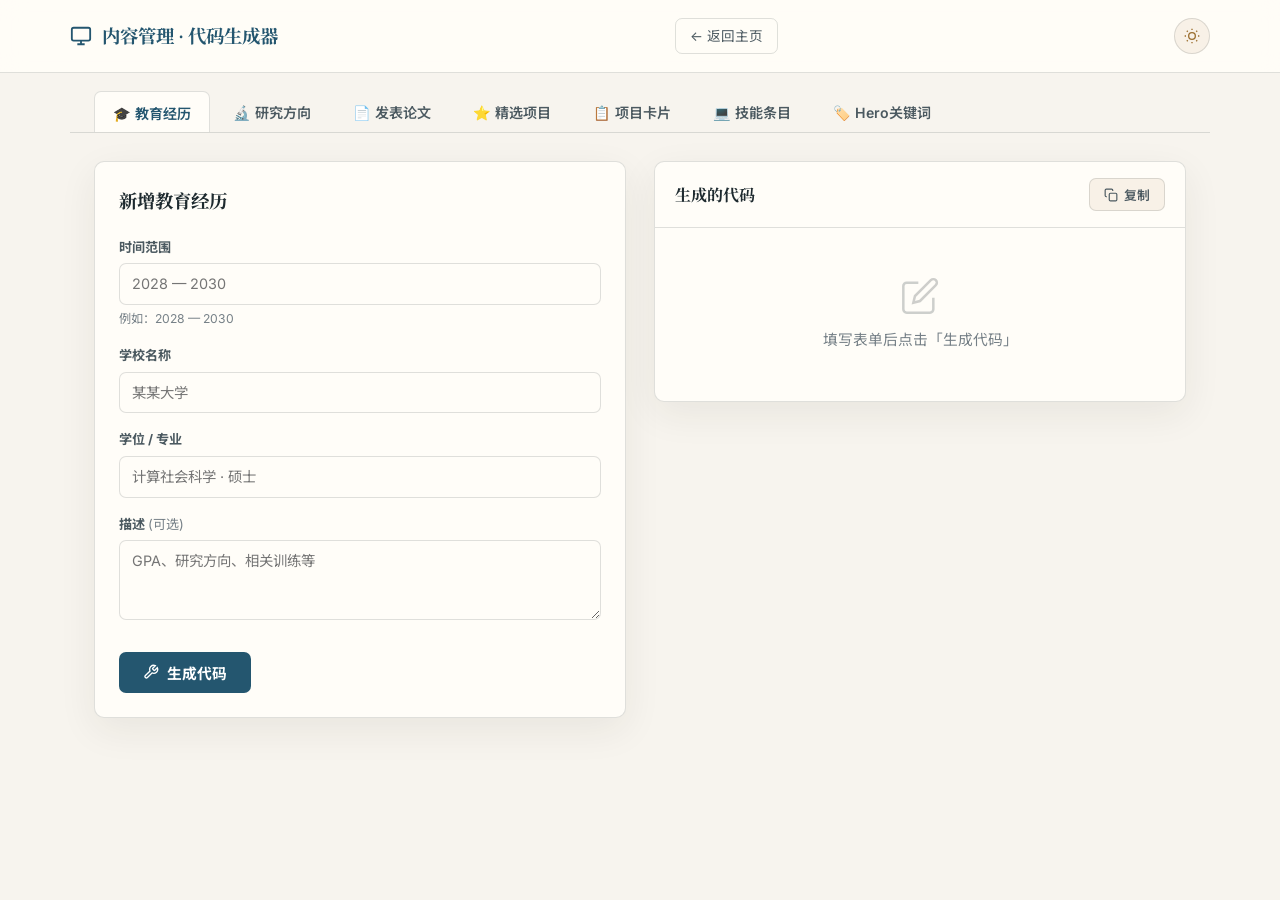
==== admin.html @ f55d89f3 "dark mode" ====
<!DOCTYPE html>
<html lang="zh-CN" data-theme="light">
<head>
  <meta charset="UTF-8">
  <meta name="viewport" content="width=device-width, initial-scale=1.0">
  <title>内容管理 · Chaowei Qiu</title>
  <!-- Prevent FOUC: apply saved theme before paint -->
  <script>
    (function(){var t=localStorage.getItem('theme');if(!t||t==='system'){t=window.matchMedia('(prefers-color-scheme:dark)').matches?'dark':'light'}document.documentElement.setAttribute('data-theme',t)})();
  </script>
  <link rel="preconnect" href="https://fonts.googleapis.com">
  <link rel="preconnect" href="https://fonts.gstatic.com" crossorigin>
  <link href="https://fonts.googleapis.com/css2?family=Lora:wght@400;600;700&family=Inter:wght@400;500;600&family=JetBrains+Mono:wght@400;500&family=Noto+Sans+SC:wght@400;500;600&family=Noto+Serif+SC:wght@400;600&display=swap" rel="stylesheet">
  <style>
    :root {
      --bg: #f7f4ee;
      --paper: #fffdf8;
      --paper-muted: #f8f1e7;
      --ink: #1e2a2f;
      --ink-soft: #4b5960;
      --muted: #768087;
      --line: rgba(30,42,47,0.14);
      --line-strong: rgba(30,42,47,0.22);
      --blue: #24566f;
      --blue-soft: #dceaf0;
      --green: #427261;
      --gold: #9b6f2f;
      --red: #9f4f46;
      --shadow: 0 12px 38px rgba(48,42,35,0.07);
      --radius: 10px;
      --radius-sm: 7px;
      --font-serif: "Lora","Noto Serif SC",Georgia,serif;
      --font-sans: "Inter","Noto Sans SC",-apple-system,sans-serif;
      --font-mono: "JetBrains Mono","SF Mono",Consolas,monospace;
      --ease: 180ms ease;
    }

    /* ── Dark Theme ── */
    [data-theme="dark"] {
      --bg: #1a1d23;
      --paper: #252830;
      --paper-muted: #2a2d35;
      --ink: #e8e4dd;
      --ink-soft: #b8b3aa;
      --muted: #88837c;
      --line: rgba(232, 228, 221, 0.10);
      --line-strong: rgba(232, 228, 221, 0.18);
      --blue: #7eb8d0;
      --blue-soft: #1e3440;
      --green: #7db8a0;
      --gold: #c9a04c;
      --red: #c97068;
      --shadow: 0 12px 38px rgba(0, 0, 0, 0.36);
    }

    [data-theme="dark"] .admin-header {
      background: rgba(37, 40, 48, 0.94);
    }

    [data-theme="dark"] .tab-btn.active {
      background: var(--paper);
      border-bottom-color: var(--paper);
    }

    [data-theme="dark"] .form-card,
    [data-theme="dark"] .output-card {
      background: var(--paper);
    }

    [data-theme="dark"] .form-input,
    [data-theme="dark"] .form-textarea,
    [data-theme="dark"] .form-select {
      background: rgba(42, 45, 53, 0.7);
    }

    [data-theme="dark"] .output-code {
      background: rgba(42, 45, 53, 0.5);
    }

    [data-theme="dark"] .output-location {
      background: rgba(30, 52, 64, 0.3);
    }

    [data-theme="dark"] .btn-generate {
      color: #1a1d23;
    }

    [data-theme="dark"] .btn-copy {
      background: rgba(42, 45, 53, 0.7);
    }

    /* ── Theme Toggle Button (admin page) ── */
    .theme-toggle {
      display: inline-flex;
      align-items: center;
      justify-content: center;
      width: 36px;
      height: 36px;
      padding: 0;
      border: 1px solid var(--line);
      border-radius: 50%;
      background: var(--paper-muted);
      color: var(--gold);
      cursor: pointer;
      transition: background var(--ease), border-color var(--ease), transform var(--ease);
      flex-shrink: 0;
    }

    [data-theme="dark"] .theme-toggle {
      background: rgba(42, 45, 53, 0.8);
    }

    .theme-toggle:hover {
      border-color: var(--gold);
      transform: rotate(15deg);
    }

    html.theme-transition,
    html.theme-transition *,
    html.theme-transition *::before,
    html.theme-transition *::after {
      transition: background-color 300ms ease, color 200ms ease, border-color 300ms ease !important;
    }

    *,*::before,*::after { box-sizing: border-box; }

    body {
      margin: 0;
      font-family: var(--font-sans);
      color: var(--ink);
      background: var(--bg);
      line-height: 1.65;
      -webkit-font-smoothing: antialiased;
    }

    /* ── Header ── */
    .admin-header {
      padding: 18px 24px;
      border-bottom: 1px solid var(--line);
      background: rgba(255,253,248,0.92);
      backdrop-filter: blur(12px);
      position: sticky;
      top: 0;
      z-index: 100;
    }
    .admin-header-inner {
      max-width: 1140px;
      margin: 0 auto;
      display: flex;
      align-items: center;
      justify-content: space-between;
      gap: 20px;
      flex-wrap: wrap;
    }
    .admin-title {
      margin: 0;
      font-family: var(--font-serif);
      font-size: 1.15rem;
      color: var(--blue);
      display: flex;
      align-items: center;
      gap: 10px;
    }
    .admin-title svg { flex-shrink: 0; }
    .admin-home {
      color: var(--ink-soft);
      font-size: 0.85rem;
      text-decoration: none;
      border: 1px solid var(--line);
      border-radius: var(--radius-sm);
      padding: 6px 14px;
      transition: border-color var(--ease);
    }
    .admin-home:hover { border-color: var(--blue); color: var(--blue); }

    /* ── Tabs ── */
    .tabs {
      max-width: 1140px;
      margin: 0 auto;
      padding: 18px 24px 0;
      display: flex;
      gap: 4px;
      overflow-x: auto;
      border-bottom: 1px solid var(--line);
    }
    .tab-btn {
      flex-shrink: 0;
      padding: 10px 18px;
      border: 1px solid transparent;
      border-bottom: none;
      border-radius: var(--radius-sm) var(--radius-sm) 0 0;
      background: transparent;
      color: var(--ink-soft);
      font-family: var(--font-sans);
      font-size: 0.88rem;
      font-weight: 600;
      cursor: pointer;
      transition: all var(--ease);
      white-space: nowrap;
    }
    .tab-btn:hover { color: var(--blue); background: rgba(36,86,111,0.04); }
    .tab-btn.active {
      color: var(--blue);
      background: var(--paper);
      border-color: var(--line);
      border-bottom-color: var(--paper);
      margin-bottom: -1px;
    }

    /* ── Main Content ── */
    .admin-main {
      max-width: 1140px;
      margin: 0 auto;
      padding: 28px 24px 60px;
    }
    .tab-panel { display: none; }
    .tab-panel.active { display: block; }

    /* ── Layout ── */
    .panel-grid {
      display: grid;
      grid-template-columns: minmax(0, 1fr) minmax(380px, 1fr);
      gap: 28px;
      align-items: start;
    }
    @media (max-width: 860px) {
      .panel-grid { grid-template-columns: 1fr; }
    }

    /* ── Form Card ── */
    .form-card {
      border: 1px solid var(--line);
      border-radius: var(--radius);
      background: var(--paper);
      padding: 24px;
      box-shadow: var(--shadow);
    }
    .form-card h3 {
      margin: 0 0 20px;
      font-family: var(--font-serif);
      font-size: 1.15rem;
      color: var(--ink);
    }

    .form-group { margin-bottom: 16px; }
    .form-group:last-child { margin-bottom: 0; }
    .form-label {
      display: block;
      margin-bottom: 5px;
      color: var(--ink-soft);
      font-size: 0.82rem;
      font-weight: 700;
    }
    .form-label .optional { color: var(--muted); font-weight: 400; }
    .form-input, .form-textarea, .form-select {
      width: 100%;
      padding: 9px 12px;
      border: 1px solid var(--line);
      border-radius: var(--radius-sm);
      background: rgba(255,253,248,0.7);
      color: var(--ink);
      font-family: var(--font-sans);
      font-size: 0.9rem;
      line-height: 1.5;
      transition: border-color var(--ease);
    }
    .form-input:focus, .form-textarea:focus, .form-select:focus {
      outline: none;
      border-color: var(--blue);
      box-shadow: 0 0 0 3px rgba(36,86,111,0.08);
    }
    .form-textarea { min-height: 80px; resize: vertical; }
    .form-select { cursor: pointer; }
    .form-hint {
      display: block;
      margin-top: 4px;
      color: var(--muted);
      font-size: 0.76rem;
    }
    .form-row {
      display: grid;
      grid-template-columns: 1fr 1fr;
      gap: 12px;
    }
    .form-check {
      display: flex;
      align-items: center;
      gap: 8px;
      padding: 8px 0;
    }
    .form-check input { width: 16px; height: 16px; accent-color: var(--blue); }

    .btn-generate {
      display: inline-flex;
      align-items: center;
      gap: 8px;
      padding: 10px 24px;
      margin-top: 8px;
      border: none;
      border-radius: var(--radius-sm);
      background: var(--blue);
      color: #fff;
      font-family: var(--font-sans);
      font-size: 0.92rem;
      font-weight: 700;
      cursor: pointer;
      transition: opacity var(--ease), transform var(--ease);
    }
    .btn-generate:hover { opacity: 0.9; transform: translateY(-1px); }

    /* ── Output Card ── */
    .output-card {
      border: 1px solid var(--line);
      border-radius: var(--radius);
      background: var(--paper);
      box-shadow: var(--shadow);
      position: sticky;
      top: 90px;
    }
    .output-header {
      display: flex;
      align-items: center;
      justify-content: space-between;
      padding: 16px 20px;
      border-bottom: 1px solid var(--line);
    }
    .output-header h3 {
      margin: 0;
      font-family: var(--font-serif);
      font-size: 1rem;
      color: var(--ink);
    }
    .btn-copy {
      display: inline-flex;
      align-items: center;
      gap: 6px;
      padding: 6px 14px;
      border: 1px solid var(--line);
      border-radius: var(--radius-sm);
      background: var(--paper-muted);
      color: var(--ink-soft);
      font-family: var(--font-sans);
      font-size: 0.8rem;
      font-weight: 600;
      cursor: pointer;
      transition: all var(--ease);
    }
    .btn-copy:hover { border-color: var(--blue); color: var(--blue); }
    .btn-copy.copied { background: var(--green); color: #fff; border-color: var(--green); }

    .output-code {
      margin: 0;
      padding: 18px 20px;
      background: rgba(248,241,231,0.6);
      overflow-x: auto;
      font-family: var(--font-mono);
      font-size: 0.78rem;
      line-height: 1.65;
      color: var(--ink-soft);
      white-space: pre;
      max-height: 420px;
      overflow-y: auto;
    }
    .output-code .tag { color: var(--blue); }
    .output-code .attr { color: var(--gold); }
    .output-code .val { color: var(--green); }
    .output-code .comment { color: var(--muted); font-style: italic; }

    .output-location {
      padding: 14px 20px;
      border-top: 1px solid var(--line);
      background: rgba(220,234,240,0.3);
      font-size: 0.84rem;
      line-height: 1.6;
    }
    .output-location strong { color: var(--blue); }
    .output-location code {
      background: rgba(36,86,111,0.08);
      padding: 1px 5px;
      border-radius: 3px;
      font-family: var(--font-mono);
      font-size: 0.78rem;
    }

    .output-empty {
      padding: 48px 24px;
      text-align: center;
      color: var(--muted);
      font-size: 0.92rem;
    }
    .output-empty svg { display: block; margin: 0 auto 12px; color: var(--line-strong); }

    /* ── Author/Affiliation inline fields ── */
    .inline-fields {
      display: flex;
      flex-wrap: wrap;
      gap: 8px;
      margin-top: 6px;
    }
    .inline-field {
      display: flex;
      align-items: center;
      gap: 4px;
    }
    .inline-field input {
      width: 70px;
      padding: 4px 8px;
      border: 1px solid var(--line);
      border-radius: var(--radius-sm);
      font-size: 0.82rem;
    }
    .inline-field sup { color: var(--blue); font-size: 0.7rem; }

    .btn-add {
      padding: 4px 10px;
      border: 1px dashed var(--line);
      border-radius: var(--radius-sm);
      background: transparent;
      color: var(--blue);
      font-size: 0.78rem;
      cursor: pointer;
    }
    .btn-remove {
      padding: 2px 6px;
      border: none;
      background: transparent;
      color: var(--red);
      font-size: 0.85rem;
      cursor: pointer;
    }
  </style>
</head>
<body>

<header class="admin-header">
  <div class="admin-header-inner">
    <h1 class="admin-title">
      <svg viewBox="0 0 24 24" width="22" height="22" fill="none" stroke="currentColor" stroke-width="2"><rect x="2" y="3" width="20" height="14" rx="2"/><path d="M8 21h8M12 17v4"/></svg>
      内容管理 · 代码生成器
    </h1>
    <a href="index.html" class="admin-home">← 返回主页</a>
    <button class="theme-toggle" id="themeToggle" aria-label="切换主题" title="切换亮/暗主题">
      <svg id="themeIconLight" viewBox="0 0 24 24" width="16" height="16" fill="none" stroke="currentColor" stroke-width="2"><circle cx="12" cy="12" r="5"/><path d="M12 1v2M12 21v2M4.22 4.22l1.42 1.42M18.36 18.36l1.42 1.42M1 12h2M21 12h2M4.22 19.78l1.42-1.42M18.36 5.64l1.42-1.42"/></svg>
      <svg id="themeIconDark" viewBox="0 0 24 24" width="16" height="16" fill="none" stroke="currentColor" stroke-width="2" style="display:none"><path d="M21 12.79A9 9 0 1111.21 3 7 7 0 0021 12.79z"/></svg>
    </button>
  </div>
</header>

<div class="tabs" id="tabs">
  <button class="tab-btn active" data-tab="education">🎓 教育经历</button>
  <button class="tab-btn" data-tab="research">🔬 研究方向</button>
  <button class="tab-btn" data-tab="publication">📄 发表论文</button>
  <button class="tab-btn" data-tab="featured-project">⭐ 精选项目</button>
  <button class="tab-btn" data-tab="project-card">📋 项目卡片</button>
  <button class="tab-btn" data-tab="skill">💻 技能条目</button>
  <button class="tab-btn" data-tab="hero-keyword">🏷️ Hero关键词</button>
</div>

<main class="admin-main">

  <!-- ========== EDUCATION ========== -->
  <div class="tab-panel active" id="panel-education">
    <div class="panel-grid">
      <div class="form-card">
        <h3>新增教育经历</h3>
        <div class="form-group">
          <label class="form-label">时间范围</label>
          <input class="form-input" id="edu-date" placeholder="2028 — 2030">
          <span class="form-hint">例如：2028 — 2030</span>
        </div>
        <div class="form-group">
          <label class="form-label">学校名称</label>
          <input class="form-input" id="edu-school" placeholder="某某大学">
        </div>
        <div class="form-group">
          <label class="form-label">学位 / 专业</label>
          <input class="form-input" id="edu-degree" placeholder="计算社会科学 · 硕士">
        </div>
        <div class="form-group">
          <label class="form-label">描述 <span class="optional">(可选)</span></label>
          <textarea class="form-textarea" id="edu-desc" placeholder="GPA、研究方向、相关训练等"></textarea>
        </div>
        <button class="btn-generate" onclick="generateEducation()">
          <svg viewBox="0 0 24 24" width="16" height="16" fill="none" stroke="currentColor" stroke-width="2"><path d="M14.7 6.3a1 1 0 000 1.4l1.6 1.6a1 1 0 001.4 0l3.77-3.77a6 6 0 01-7.94 7.94l-6.91 6.91a2.12 2.12 0 01-3-3l6.91-6.91a6 6 0 017.94-7.94l-3.76 3.76z"/></svg>
          生成代码
        </button>
      </div>
      <div class="output-card" id="output-education">
        <div class="output-header">
          <h3>生成的代码</h3>
          <button class="btn-copy" onclick="copyCode('output-education')">
            <svg viewBox="0 0 24 24" width="14" height="14" fill="none" stroke="currentColor" stroke-width="2"><rect x="9" y="9" width="13" height="13" rx="2"/><path d="M5 15H4a2 2 0 01-2-2V4a2 2 0 012-2h9a2 2 0 012 2v1"/></svg>
            复制
          </button>
        </div>
        <div class="output-empty">
          <svg viewBox="0 0 24 24" width="40" height="40" fill="none" stroke="currentColor" stroke-width="1.5"><path d="M11 4H4a2 2 0 00-2 2v14a2 2 0 002 2h14a2 2 0 002-2v-7"/><path d="M18.5 2.5a2.121 2.121 0 013 3L12 15l-4 1 1-4 9.5-9.5z"/></svg>
          填写表单后点击「生成代码」
        </div>
      </div>
    </div>
  </div>

  <!-- ========== RESEARCH ========== -->
  <div class="tab-panel" id="panel-research">
    <div class="panel-grid">
      <div class="form-card">
        <h3>新增研究方向卡片</h3>
        <div class="form-group">
          <label class="form-label">标签</label>
          <input class="form-input" id="research-tag" placeholder="公共政策 / 绿色交通 / 行为干预 / 教育数据">
          <span class="form-hint">显示在卡片左上角的分类标签</span>
        </div>
        <div class="form-group">
          <label class="form-label">标题</label>
          <input class="form-input" id="research-title" placeholder="研究方向标题">
        </div>
        <div class="form-group">
          <label class="form-label">描述</label>
          <textarea class="form-textarea" id="research-desc" placeholder="简要描述研究内容、方法、数据等"></textarea>
        </div>
        <div class="form-row">
          <div class="form-group">
            <label class="form-label">元信息 1</label>
            <input class="form-input" id="research-meta1" placeholder="共同作者 / 已发表">
          </div>
          <div class="form-group">
            <label class="form-label">元信息 2 <span class="optional">(可选)</span></label>
            <input class="form-input" id="research-meta2" placeholder="进行中 / 已交付">
          </div>
        </div>
        <button class="btn-generate" onclick="generateResearch()">
          <svg viewBox="0 0 24 24" width="16" height="16" fill="none" stroke="currentColor" stroke-width="2"><path d="M14.7 6.3a1 1 0 000 1.4l1.6 1.6a1 1 0 001.4 0l3.77-3.77a6 6 0 01-7.94 7.94l-6.91 6.91a2.12 2.12 0 01-3-3l6.91-6.91a6 6 0 017.94-7.94l-3.76 3.76z"/></svg>
          生成代码
        </button>
      </div>
      <div class="output-card" id="output-research">
        <div class="output-header">
          <h3>生成的代码</h3>
          <button class="btn-copy" onclick="copyCode('output-research')">
            <svg viewBox="0 0 24 24" width="14" height="14" fill="none" stroke="currentColor" stroke-width="2"><rect x="9" y="9" width="13" height="13" rx="2"/><path d="M5 15H4a2 2 0 01-2-2V4a2 2 0 012-2h9a2 2 0 012 2v1"/></svg>
            复制
          </button>
        </div>
        <div class="output-empty">
          <svg viewBox="0 0 24 24" width="40" height="40" fill="none" stroke="currentColor" stroke-width="1.5"><path d="M11 4H4a2 2 0 00-2 2v14a2 2 0 002 2h14a2 2 0 002-2v-7"/><path d="M18.5 2.5a2.121 2.121 0 013 3L12 15l-4 1 1-4 9.5-9.5z"/></svg>
          填写表单后点击「生成代码」
        </div>
      </div>
    </div>
  </div>

  <!-- ========== PUBLICATION ========== -->
  <div class="tab-panel" id="panel-publication">
    <div class="panel-grid">
      <div class="form-card">
        <h3>新增论文条目</h3>
        <div class="form-row">
          <div class="form-group">
            <label class="form-label">编号</label>
            <input class="form-input" id="pub-number" placeholder="02">
          </div>
          <div class="form-group">
            <label class="form-label">期刊分类标签</label>
            <input class="form-input" id="pub-journal-cat" placeholder="【ESG与低碳技术】">
          </div>
        </div>
        <div class="form-group">
          <label class="form-label">中文标题</label>
          <input class="form-input" id="pub-title-cn" placeholder="论文中文标题">
        </div>
        <div class="form-group">
          <label class="form-label">英文标题 <span class="optional">(可选)</span></label>
          <input class="form-input" id="pub-title-en" placeholder="English title of the paper">
        </div>
        <div class="form-group">
          <label class="form-label">作者 <span class="optional">(每行一个，格式：姓名^上标编号)</span></label>
          <div id="pub-authors-container">
            <div class="inline-fields author-row">
              <input class="form-input" style="width:auto;flex:1" value="姓名^1" placeholder="姓名^1">
              <button class="btn-remove" onclick="removeRow(this)" title="删除">×</button>
            </div>
          </div>
          <button class="btn-add" style="margin-top:8px" onclick="addAuthorRow()">+ 添加作者</button>
        </div>
        <div class="form-group">
          <label class="form-label">作者单位 <span class="optional">(每行一个，格式：^上标编号 单位名)</span></label>
          <div id="pub-affiliations-container">
            <div class="inline-fields aff-row">
              <input class="form-input" style="width:auto;flex:1" value="^1 单位名称" placeholder="^1 单位名称">
              <button class="btn-remove" onclick="removeRow(this)" title="删除">×</button>
            </div>
          </div>
          <button class="btn-add" style="margin-top:8px" onclick="addAffRow()">+ 添加单位</button>
        </div>
        <div class="form-row">
          <div class="form-group">
            <label class="form-label">期刊名</label>
            <input class="form-input" id="pub-journal" placeholder="《期刊名称》">
          </div>
          <div class="form-group">
            <label class="form-label">期刊信息</label>
            <input class="form-input" id="pub-journal-meta" placeholder="2026 · 第1期（总第1期）">
          </div>
        </div>
        <div class="form-group">
          <label class="form-label">出版社</label>
          <input class="form-input" id="pub-publisher" placeholder="某某出版社">
        </div>
        <div class="form-group">
          <label class="form-label">关键词 <span class="optional">(逗号分隔)</span></label>
          <input class="form-input" id="pub-keywords" placeholder="扎根理论, 跨境通勤, 灵活行">
        </div>
        <div class="form-group">
          <label class="form-label">摘要</label>
          <textarea class="form-textarea" id="pub-abstract" placeholder="论文摘要内容"></textarea>
        </div>
        <div class="form-group">
          <label class="form-label">引用格式</label>
          <input class="form-input" id="pub-cite" placeholder="作者. 标题[J]. 期刊, 年份(期): 页码.">
        </div>
        <div class="form-row">
          <div class="form-group">
            <label class="form-label">原文链接 <span class="optional">(可选)</span></label>
            <input class="form-input" id="pub-url" placeholder="https://...">
          </div>
          <div class="form-group">
            <label class="form-label">PDF链接 <span class="optional">(可选)</span></label>
            <input class="form-input" id="pub-pdf-url" placeholder="https://...">
          </div>
        </div>
        <button class="btn-generate" onclick="generatePublication()">
          <svg viewBox="0 0 24 24" width="16" height="16" fill="none" stroke="currentColor" stroke-width="2"><path d="M14.7 6.3a1 1 0 000 1.4l1.6 1.6a1 1 0 001.4 0l3.77-3.77a6 6 0 01-7.94 7.94l-6.91 6.91a2.12 2.12 0 01-3-3l6.91-6.91a6 6 0 017.94-7.94l-3.76 3.76z"/></svg>
          生成代码
        </button>
      </div>
      <div class="output-card" id="output-publication">
        <div class="output-header">
          <h3>生成的代码</h3>
          <button class="btn-copy" onclick="copyCode('output-publication')">
            <svg viewBox="0 0 24 24" width="14" height="14" fill="none" stroke="currentColor" stroke-width="2"><rect x="9" y="9" width="13" height="13" rx="2"/><path d="M5 15H4a2 2 0 01-2-2V4a2 2 0 012-2h9a2 2 0 012 2v1"/></svg>
            复制
          </button>
        </div>
        <div class="output-empty">
          <svg viewBox="0 0 24 24" width="40" height="40" fill="none" stroke="currentColor" stroke-width="1.5"><path d="M11 4H4a2 2 0 00-2 2v14a2 2 0 002 2h14a2 2 0 002-2v-7"/><path d="M18.5 2.5a2.121 2.121 0 013 3L12 15l-4 1 1-4 9.5-9.5z"/></svg>
          填写表单后点击「生成代码」
        </div>
      </div>
    </div>
  </div>

  <!-- ========== FEATURED PROJECT ========== -->
  <div class="tab-panel" id="panel-featured-project">
    <div class="panel-grid">
      <div class="form-card">
        <h3>新增精选项目</h3>
        <div class="form-row">
          <div class="form-group">
            <label class="form-label">编号</label>
            <input class="form-input" id="fp-number" placeholder="03">
          </div>
          <div class="form-group">
            <label class="form-label">徽章文字</label>
            <input class="form-input" id="fp-badge" value="精选项目">
          </div>
        </div>
        <div class="form-group">
          <label class="form-label">标题</label>
          <input class="form-input" id="fp-title" placeholder="项目名称">
        </div>
        <div class="form-group">
          <label class="form-label">副标题</label>
          <input class="form-input" id="fp-subtitle" placeholder="技术栈 · 功能定位">
        </div>
        <div class="form-group">
          <label class="form-label">描述</label>
          <textarea class="form-textarea" id="fp-desc" placeholder="项目描述"></textarea>
        </div>
        <div class="form-group">
          <label class="form-label">标签 <span class="optional">(逗号分隔)</span></label>
          <input class="form-input" id="fp-tags" placeholder="Python, Pandas, Chart.js">
        </div>
        <div class="form-group">
          <label class="form-label">功能点 <span class="optional">(每行一个)</span></label>
          <textarea class="form-textarea" id="fp-features" placeholder="✓ 功能1&#10;✓ 功能2&#10;✓ 功能3"></textarea>
        </div>
        <div class="form-row">
          <div class="form-group">
            <label class="form-label">演示链接 <span class="optional">(可选)</span></label>
            <input class="form-input" id="fp-demo-url" placeholder="https://...">
          </div>
          <div class="form-group">
            <label class="form-label">仓库链接 <span class="optional">(可选)</span></label>
            <input class="form-input" id="fp-repo-url" placeholder="https://github.com/...">
          </div>
        </div>
        <div class="form-check">
          <input type="checkbox" id="fp-reverse">
          <label for="fp-reverse">反转布局（图片在右，文字在左）</label>
        </div>
        <button class="btn-generate" onclick="generateFeaturedProject()">
          <svg viewBox="0 0 24 24" width="16" height="16" fill="none" stroke="currentColor" stroke-width="2"><path d="M14.7 6.3a1 1 0 000 1.4l1.6 1.6a1 1 0 001.4 0l3.77-3.77a6 6 0 01-7.94 7.94l-6.91 6.91a2.12 2.12 0 01-3-3l6.91-6.91a6 6 0 017.94-7.94l-3.76 3.76z"/></svg>
          生成代码
        </button>
      </div>
      <div class="output-card" id="output-featured-project">
        <div class="output-header">
          <h3>生成的代码</h3>
          <button class="btn-copy" onclick="copyCode('output-featured-project')">
            <svg viewBox="0 0 24 24" width="14" height="14" fill="none" stroke="currentColor" stroke-width="2"><rect x="9" y="9" width="13" height="13" rx="2"/><path d="M5 15H4a2 2 0 01-2-2V4a2 2 0 012-2h9a2 2 0 012 2v1"/></svg>
            复制
          </button>
        </div>
        <div class="output-empty">
          <svg viewBox="0 0 24 24" width="40" height="40" fill="none" stroke="currentColor" stroke-width="1.5"><path d="M11 4H4a2 2 0 00-2 2v14a2 2 0 002 2h14a2 2 0 002-2v-7"/><path d="M18.5 2.5a2.121 2.121 0 013 3L12 15l-4 1 1-4 9.5-9.5z"/></svg>
          填写表单后点击「生成代码」
        </div>
      </div>
    </div>
  </div>

  <!-- ========== PROJECT CARD ========== -->
  <div class="tab-panel" id="panel-project-card">
    <div class="panel-grid">
      <div class="form-card">
        <h3>新增项目卡片（小卡片）</h3>
        <div class="form-group">
          <label class="form-label">编号</label>
          <input class="form-input" id="pc-number" placeholder="05">
        </div>
        <div class="form-group">
          <label class="form-label">标题</label>
          <input class="form-input" id="pc-title" placeholder="项目名称">
        </div>
        <div class="form-group">
          <label class="form-label">描述</label>
          <textarea class="form-textarea" id="pc-desc" placeholder="项目描述"></textarea>
        </div>
        <div class="form-group">
          <label class="form-label">标签 <span class="optional">(逗号分隔)</span></label>
          <input class="form-input" id="pc-tags" placeholder="Python, NLP, 数据分析">
        </div>
        <div class="form-group">
          <label class="form-label">指标数据 <span class="optional">(每行：标签 | 数值)</span></label>
          <textarea class="form-textarea" id="pc-metrics" placeholder="样本量 | 353份&#10;方法 | OLS&#10;技术 | TF-IDF"></textarea>
          <span class="form-hint">最多3行，每行生成一个指标卡片</span>
        </div>
        <div class="form-group">
          <label class="form-label">状态文字</label>
          <input class="form-input" id="pc-status" placeholder="学术项目 · 数据保密">
        </div>
        <div class="form-row">
          <div class="form-group">
            <label class="form-label">预览类型</label>
            <select class="form-select" id="pc-visual-type">
              <option value="doc">文档（NLP风格）</option>
              <option value="stats">统计（散点图风格）</option>
              <option value="none">无预览</option>
            </select>
          </div>
          <div class="form-group">
            <label class="form-label">预览标签</label>
            <input class="form-input" id="pc-visual-label" placeholder="NLP 匹配 / 回归分析">
          </div>
        </div>
        <button class="btn-generate" onclick="generateProjectCard()">
          <svg viewBox="0 0 24 24" width="16" height="16" fill="none" stroke="currentColor" stroke-width="2"><path d="M14.7 6.3a1 1 0 000 1.4l1.6 1.6a1 1 0 001.4 0l3.77-3.77a6 6 0 01-7.94 7.94l-6.91 6.91a2.12 2.12 0 01-3-3l6.91-6.91a6 6 0 017.94-7.94l-3.76 3.76z"/></svg>
          生成代码
        </button>
      </div>
      <div class="output-card" id="output-project-card">
        <div class="output-header">
          <h3>生成的代码</h3>
          <button class="btn-copy" onclick="copyCode('output-project-card')">
            <svg viewBox="0 0 24 24" width="14" height="14" fill="none" stroke="currentColor" stroke-width="2"><rect x="9" y="9" width="13" height="13" rx="2"/><path d="M5 15H4a2 2 0 01-2-2V4a2 2 0 012-2h9a2 2 0 012 2v1"/></svg>
            复制
          </button>
        </div>
        <div class="output-empty">
          <svg viewBox="0 0 24 24" width="40" height="40" fill="none" stroke="currentColor" stroke-width="1.5"><path d="M11 4H4a2 2 0 00-2 2v14a2 2 0 002 2h14a2 2 0 002-2v-7"/><path d="M18.5 2.5a2.121 2.121 0 013 3L12 15l-4 1 1-4 9.5-9.5z"/></svg>
          填写表单后点击「生成代码」
        </div>
      </div>
    </div>
  </div>

  <!-- ========== SKILL ========== -->
  <div class="tab-panel" id="panel-skill">
    <div class="panel-grid">
      <div class="form-card">
        <h3>新增技能条目</h3>
        <div class="form-group">
          <label class="form-label">技能名称</label>
          <input class="form-input" id="skill-name" placeholder="Python / 因果推断 / 公共管理">
        </div>
        <div class="form-group">
          <label class="form-label">掌握程度 <span id="skill-pct-label">75%</span></label>
          <input type="range" class="form-input" id="skill-pct" min="0" max="100" value="75" style="padding:0;border:none" oninput="document.getElementById('skill-pct-label').textContent=this.value+'%'">
        </div>
        <div class="form-group">
          <label class="form-label">水平描述</label>
          <select class="form-select" id="skill-level">
            <option value="精通">精通</option>
            <option value="进阶" selected>进阶</option>
            <option value="熟练">熟练</option>
            <option value="入门">入门</option>
          </select>
        </div>
        <div class="form-group">
          <label class="form-label">所属分组</label>
          <select class="form-select" id="skill-group">
            <option value="programming">编程与工具</option>
            <option value="methods">研究方法</option>
            <option value="domain">领域知识</option>
          </select>
          <span class="form-hint">决定粘贴到哪个技能组，插入点自动匹配</span>
        </div>
        <button class="btn-generate" onclick="generateSkill()">
          <svg viewBox="0 0 24 24" width="16" height="16" fill="none" stroke="currentColor" stroke-width="2"><path d="M14.7 6.3a1 1 0 000 1.4l1.6 1.6a1 1 0 001.4 0l3.77-3.77a6 6 0 01-7.94 7.94l-6.91 6.91a2.12 2.12 0 01-3-3l6.91-6.91a6 6 0 017.94-7.94l-3.76 3.76z"/></svg>
          生成代码
        </button>
      </div>
      <div class="output-card" id="output-skill">
        <div class="output-header">
          <h3>生成的代码</h3>
          <button class="btn-copy" onclick="copyCode('output-skill')">
            <svg viewBox="0 0 24 24" width="14" height="14" fill="none" stroke="currentColor" stroke-width="2"><rect x="9" y="9" width="13" height="13" rx="2"/><path d="M5 15H4a2 2 0 01-2-2V4a2 2 0 012-2h9a2 2 0 012 2v1"/></svg>
            复制
          </button>
        </div>
        <div class="output-empty">
          <svg viewBox="0 0 24 24" width="40" height="40" fill="none" stroke="currentColor" stroke-width="1.5"><path d="M11 4H4a2 2 0 00-2 2v14a2 2 0 002 2h14a2 2 0 002-2v-7"/><path d="M18.5 2.5a2.121 2.121 0 013 3L12 15l-4 1 1-4 9.5-9.5z"/></svg>
          填写表单后点击「生成代码」
        </div>
      </div>
    </div>
  </div>

  <!-- ========== HERO KEYWORD ========== -->
  <div class="tab-panel" id="panel-hero-keyword">
    <div class="panel-grid">
      <div class="form-card">
        <h3>新增 Hero 关键词</h3>
        <div class="form-group">
          <label class="form-label">关键词</label>
          <input class="form-input" id="hk-text" placeholder="计算社会科学">
        </div>
        <button class="btn-generate" onclick="generateHeroKeyword()">
          <svg viewBox="0 0 24 24" width="16" height="16" fill="none" stroke="currentColor" stroke-width="2"><path d="M14.7 6.3a1 1 0 000 1.4l1.6 1.6a1 1 0 001.4 0l3.77-3.77a6 6 0 01-7.94 7.94l-6.91 6.91a2.12 2.12 0 01-3-3l6.91-6.91a6 6 0 017.94-7.94l-3.76 3.76z"/></svg>
          生成代码
        </button>
      </div>
      <div class="output-card" id="output-hero-keyword">
        <div class="output-header">
          <h3>生成的代码</h3>
          <button class="btn-copy" onclick="copyCode('output-hero-keyword')">
            <svg viewBox="0 0 24 24" width="14" height="14" fill="none" stroke="currentColor" stroke-width="2"><rect x="9" y="9" width="13" height="13" rx="2"/><path d="M5 15H4a2 2 0 01-2-2V4a2 2 0 012-2h9a2 2 0 012 2v1"/></svg>
            复制
          </button>
        </div>
        <div class="output-empty">
          <svg viewBox="0 0 24 24" width="40" height="40" fill="none" stroke="currentColor" stroke-width="1.5"><path d="M11 4H4a2 2 0 00-2 2v14a2 2 0 002 2h14a2 2 0 002-2v-7"/><path d="M18.5 2.5a2.121 2.121 0 013 3L12 15l-4 1 1-4 9.5-9.5z"/></svg>
          填写表单后点击「生成代码」
        </div>
      </div>
    </div>
  </div>

</main>

<script>
/* ============================================
   Theme Switching (shared logic with main page)
   ============================================ */
(function() {
  const toggle = document.getElementById('themeToggle');
  const iconLight = document.getElementById('themeIconLight');
  const iconDark = document.getElementById('themeIconDark');
  if (!toggle) return;

  const mq = window.matchMedia('(prefers-color-scheme: dark)');

  function applyTheme(theme) {
    var html = document.documentElement;
    html.classList.add('theme-transition');
    html.setAttribute('data-theme', theme);
    setTimeout(function(){ html.classList.remove('theme-transition'); }, 320);
    var isDark = theme === 'dark';
    if (iconLight) iconLight.style.display = isDark ? 'none' : '';
    if (iconDark) iconDark.style.display = isDark ? '' : 'none';
  }

  function syncTheme() {
    var stored = localStorage.getItem('theme') || 'system';
    if (stored === 'light') { applyTheme('light'); return; }
    if (stored === 'dark')  { applyTheme('dark');  return; }
    applyTheme(mq.matches ? 'dark' : 'light');
  }

  toggle.addEventListener('click', function() {
    var current = localStorage.getItem('theme') || 'system';
    var next = current === 'system' ? 'light' : current === 'light' ? 'dark' : 'system';
    localStorage.setItem('theme', next);
    if (next === 'system') applyTheme(mq.matches ? 'dark' : 'light');
    else applyTheme(next);
  });

  mq.addEventListener('change', function() {
    if ((localStorage.getItem('theme') || 'system') === 'system') {
      applyTheme(mq.matches ? 'dark' : 'light');
    }
  });

  syncTheme();
})();

/* ============================================
   Tab switching
   ============================================ */
document.querySelectorAll('.tab-btn').forEach(btn => {
  btn.addEventListener('click', () => {
    document.querySelectorAll('.tab-btn').forEach(b => b.classList.remove('active'));
    document.querySelectorAll('.tab-panel').forEach(p => p.classList.remove('active'));
    btn.classList.add('active');
    document.getElementById('panel-' + btn.dataset.tab).classList.add('active');
  });
});

/* ============================================
   Dynamic author/affiliation rows
   ============================================ */
function addAuthorRow() {
  const container = document.getElementById('pub-authors-container');
  const row = document.createElement('div');
  row.className = 'inline-fields author-row';
  row.innerHTML = '<input class="form-input" style="width:auto;flex:1" placeholder="姓名^编号">' +
    '<button class="btn-remove" onclick="removeRow(this)" title="删除">×</button>';
  container.appendChild(row);
}
function addAffRow() {
  const container = document.getElementById('pub-affiliations-container');
  const row = document.createElement('div');
  row.className = 'inline-fields aff-row';
  row.innerHTML = '<input class="form-input" style="width:auto;flex:1" placeholder="^编号 单位名称">' +
    '<button class="btn-remove" onclick="removeRow(this)" title="删除">×</button>';
  container.appendChild(row);
}
function removeRow(btn) {
  const row = btn.parentElement;
  if (row.parentElement.children.length > 1) row.remove();
}

/* ============================================
   Utility: set output content
   ============================================ */
function setOutput(outputId, codeHTML, locationHTML) {
  const card = document.getElementById(outputId);
  card.innerHTML =
    '<div class="output-header">' +
      '<h3>生成的代码</h3>' +
      '<button class="btn-copy" onclick="copyCode(\'' + outputId + '\')">' +
        '<svg viewBox="0 0 24 24" width="14" height="14" fill="none" stroke="currentColor" stroke-width="2"><rect x="9" y="9" width="13" height="13" rx="2"/><path d="M5 15H4a2 2 0 01-2-2V4a2 2 0 012-2h9a2 2 0 012 2v1"/></svg>' +
        '复制' +
      '</button>' +
    '</div>' +
    '<pre class="output-code">' + codeHTML + '</pre>' +
    '<div class="output-location">' + locationHTML + '</div>';
}

function escapeHTML(str) {
  return str.replace(/&/g,'&amp;').replace(/</g,'&lt;').replace(/>/g,'&gt;');
}

/* ============================================
   Copy to clipboard
   ============================================ */
function copyCode(outputId) {
  const pre = document.querySelector('#' + outputId + ' .output-code');
  if (!pre) return;
  const text = pre.textContent;
  navigator.clipboard.writeText(text).then(() => {
    const btn = document.querySelector('#' + outputId + ' .btn-copy');
    btn.classList.add('copied');
    btn.innerHTML = '<svg viewBox="0 0 24 24" width="14" height="14" fill="none" stroke="currentColor" stroke-width="2"><path d="M20 6L9 17l-5-5"/></svg>已复制';
    setTimeout(() => {
      btn.classList.remove('copied');
      btn.innerHTML = '<svg viewBox="0 0 24 24" width="14" height="14" fill="none" stroke="currentColor" stroke-width="2"><rect x="9" y="9" width="13" height="13" rx="2"/><path d="M5 15H4a2 2 0 01-2-2V4a2 2 0 012-2h9a2 2 0 012 2v1"/></svg>复制';
    }, 2000);
  });
}

/* ============================================
   Location helpers — each section has a fixed marker
   ============================================ */
const LOCATIONS = {
  education:    { marker: 'INSERT: education_item',     desc: '「教育背景」板块，最后一个 timeline-item 之后' },
  research:     { marker: 'INSERT: research_card',      desc: '「研究方向」板块，最后一个 research-card 之后' },
  publication:  { marker: 'INSERT: publication_card',    desc: '「发表论文」板块，最后一个 pub-card 之后' },
  featured:     { marker: 'INSERT: featured_project',    desc: '「项目作品」板块，最后一个精选项目之后、项目卡片网格之前' },
  project_card: { marker: 'INSERT: project_card',        desc: '「项目作品」板块，最后一个项目小卡片之后' },
  skill_programming: { marker: 'INSERT: skill_programming', desc: '「技能栈」→「编程与工具」分组，最后一个条目之后' },
  skill_methods:     { marker: 'INSERT: skill_methods',     desc: '「技能栈」→「研究方法」分组，最后一个条目之后' },
  skill_domain:      { marker: 'INSERT: skill_domain',      desc: '「技能栈」→「领域知识」分组，最后一个条目之后' },
  hero_keyword: { marker: 'INSERT: hero_keyword',       desc: 'Hero 区域，最后一枚关键词标签之后' },
};

function locationHTML(key) {
  const loc = LOCATIONS[key];
  return '<strong>📍 粘贴位置：</strong><br>' +
    '在 <code>index.html</code> 中搜索注释<br>' +
    '<code>&lt;!-- ' + loc.marker + ' —</code><br>' +
    '<strong>在该注释之后粘贴以上代码。</strong><br>' +
    '<span style="color:var(--muted)">位置描述：' + loc.desc + '</span>';
}

/* ============================================
   Generators
   ============================================ */

function generateEducation() {
  const date   = document.getElementById('edu-date').value.trim();
  const school = document.getElementById('edu-school').value.trim();
  const degree = document.getElementById('edu-degree').value.trim();
  const desc   = document.getElementById('edu-desc').value.trim();

  let code = '';
  code += '        <div class="timeline-item glass-card">\n';
  code += '          <div class="timeline-dot"></div>\n';
  code += '          <div class="timeline-content">\n';
  code += '            <span class="timeline-date">' + escapeHTML(date || '时间范围') + '</span>\n';
  code += '            <h3>' + escapeHTML(school || '学校名称') + '</h3>\n';
  code += '            <p class="timeline-degree">' + escapeHTML(degree || '学位 · 专业') + '</p>\n';
  if (desc) code += '            <p class="timeline-desc">' + escapeHTML(desc) + '</p>\n';
  code += '          </div>\n';
  code += '        </div>';

  setOutput('output-education', escapeHTML(code), locationHTML('education'));
}

function generateResearch() {
  const tag   = document.getElementById('research-tag').value.trim();
  const title = document.getElementById('research-title').value.trim();
  const desc  = document.getElementById('research-desc').value.trim();
  const meta1 = document.getElementById('research-meta1').value.trim();
  const meta2 = document.getElementById('research-meta2').value.trim();

  let metaHTML = '';
  if (meta1 || meta2) {
    metaHTML += '          <div class="research-meta">\n';
    if (meta1) metaHTML += '            <span>' + escapeHTML(meta1) + '</span>\n';
    if (meta1 && meta2) metaHTML += '            <span class="meta-sep">·</span>\n';
    if (meta2) metaHTML += '            <span>' + escapeHTML(meta2) + '</span>\n';
    metaHTML += '          </div>';
  }

  let code = '';
  code += '        <div class="glass-card research-card">\n';
  code += '          <div class="research-tag">' + escapeHTML(tag || '标签') + '</div>\n';
  code += '          <h3>' + escapeHTML(title || '标题') + '</h3>\n';
  code += '          <p>' + escapeHTML(desc || '描述') + '</p>\n';
  if (metaHTML) code += metaHTML + '\n';
  code += '        </div>';

  setOutput('output-research', escapeHTML(code), locationHTML('research'));
}

function generatePublication() {
  const number      = document.getElementById('pub-number').value.trim();
  const titleCN     = document.getElementById('pub-title-cn').value.trim();
  const titleEN     = document.getElementById('pub-title-en').value.trim();
  const journalCat  = document.getElementById('pub-journal-cat').value.trim();
  const journal     = document.getElementById('pub-journal').value.trim();
  const journalMeta = document.getElementById('pub-journal-meta').value.trim();
  const publisher   = document.getElementById('pub-publisher').value.trim();
  const keywords    = document.getElementById('pub-keywords').value.trim();
  const abstract    = document.getElementById('pub-abstract').value.trim();
  const cite        = document.getElementById('pub-cite').value.trim();
  const url         = document.getElementById('pub-url').value.trim();
  const pdfURL      = document.getElementById('pub-pdf-url').value.trim();

  // Authors
  const authorInputs = document.querySelectorAll('#pub-authors-container .author-row input');
  let authorsHTML = '';
  authorInputs.forEach(inp => {
    const v = inp.value.trim();
    if (v) {
      const parts = v.split('^');
      if (parts.length === 2) {
        authorsHTML += '          <span>' + escapeHTML(parts[0]) + '<sup>' + escapeHTML(parts[1]) + '</sup></span>\n';
      } else {
        authorsHTML += '          <span>' + escapeHTML(v) + '</span>\n';
      }
    }
  });

  // Affiliations
  const affInputs = document.querySelectorAll('#pub-affiliations-container .aff-row input');
  let affsHTML = '';
  affInputs.forEach(inp => {
    const v = inp.value.trim();
    if (v) {
      const parts = v.split(' ');
      const sup = parts[0]; // ^1, ^2, etc.
      const name = parts.slice(1).join(' ');
      affsHTML += '          <span><sup>' + escapeHTML(sup.replace('^','')) + '</sup> ' + escapeHTML(name) + '</span>\n';
    }
  });

  // Keywords
  let kwHTML = '';
  if (keywords) {
    const kws = keywords.split(/[,，]/).map(k => k.trim()).filter(Boolean);
    kws.forEach(kw => {
      kwHTML += '          <span class="pub-kw">' + escapeHTML(kw) + '</span>\n';
    });
  }

  // Links
  let linksHTML = '';
  if (url || pdfURL) {
    linksHTML += '        <div class="pub-links">\n';
    if (url) {
      linksHTML += '          <a href="' + escapeHTML(url) + '" target="_blank" class="btn btn-primary" rel="noopener">\n';
      linksHTML += '            <svg viewBox="0 0 24 24" width="16" height="16" fill="none" stroke="currentColor" stroke-width="2"><path d="M18 13v6a2 2 0 01-2 2H5a2 2 0 01-2-2V8a2 2 0 012-2h6M15 3h6v6M10 14L21 3"/></svg>\n';
      linksHTML += '            查看原文\n          </a>\n';
    }
    if (pdfURL) {
      linksHTML += '          <a href="' + escapeHTML(pdfURL) + '" target="_blank" class="btn btn-outline" rel="noopener">\n';
      linksHTML += '            <svg viewBox="0 0 24 24" width="16" height="16" fill="none" stroke="currentColor" stroke-width="2"><path d="M21 15v4a2 2 0 01-2 2H5a2 2 0 01-2-2v-4M7 10l5 5 5-5M12 15V3"/></svg>\n';
      linksHTML += '            下载 PDF\n          </a>\n';
    }
    linksHTML += '        </div>\n';
  }

  let code = '';
  code += '      <article class="glass-card pub-card">\n';
  code += '        <div class="pub-header">\n';
  code += '          <span class="pub-number">' + escapeHTML(number || 'XX') + '</span>\n';
  code += '          <div class="pub-title-area">\n';
  code += '            <h3 class="pub-title">\n';
  if (url) {
    code += '              <a href="' + escapeHTML(url) + '" target="_blank" rel="noopener">\n';
    code += '                ' + escapeHTML(titleCN || '中文标题') + '\n';
    code += '              </a>\n';
  } else {
    code += '              ' + escapeHTML(titleCN || '中文标题') + '\n';
  }
  code += '            </h3>\n';
  if (titleEN) code += '            <p class="pub-title-en">' + escapeHTML(titleEN) + '</p>\n';
  code += '          </div>\n';
  code += '        </div>\n\n';

  if (authorsHTML) {
    code += '        <div class="pub-authors">\n' + authorsHTML + '        </div>\n';
  }
  if (affsHTML) {
    code += '        <div class="pub-affiliations">\n' + affsHTML + '        </div>\n';
  }

  code += '\n        <div class="pub-journal">\n';
  code += '          <span class="pub-journal-name">' + escapeHTML(journal || '期刊名') + '</span>\n';
  if (journalMeta) code += '          <span class="pub-journal-meta">' + escapeHTML(journalMeta) + '</span>\n';
  if (journalCat) code += '          <span class="pub-journal-cat">' + escapeHTML(journalCat) + '</span>\n';
  if (publisher) code += '          <span class="pub-journal-pub">' + escapeHTML(publisher) + '</span>\n';
  code += '        </div>\n';

  if (kwHTML) {
    code += '\n        <div class="pub-keywords">\n';
    code += '          <span class="pub-kw-label">关键词</span>\n' + kwHTML;
    code += '        </div>\n';
  }

  if (abstract) {
    code += '\n        <div class="pub-abstract">\n';
    code += '          <span class="pub-abstract-label">摘要</span>\n';
    code += '          <p class="pub-abstract-text">' + escapeHTML(abstract) + '</p>\n';
    code += '        </div>\n';
  }

  if (cite) {
    code += '\n        <div class="pub-cite">\n';
    code += '          <span class="pub-cite-label">引用格式</span>\n';
    code += '          <code class="pub-cite-text">' + escapeHTML(cite) + '</code>\n';
    code += '        </div>\n';
  }

  if (linksHTML) code += '\n' + linksHTML;
  code += '      </article>';

  setOutput('output-publication', escapeHTML(code), locationHTML('publication'));
}

function generateFeaturedProject() {
  const number   = document.getElementById('fp-number').value.trim();
  const badge    = document.getElementById('fp-badge').value.trim() || '精选项目';
  const title    = document.getElementById('fp-title').value.trim();
  const subtitle = document.getElementById('fp-subtitle').value.trim();
  const desc     = document.getElementById('fp-desc').value.trim();
  const tags     = document.getElementById('fp-tags').value.trim();
  const features = document.getElementById('fp-features').value.trim();
  const demoURL  = document.getElementById('fp-demo-url').value.trim();
  const repoURL  = document.getElementById('fp-repo-url').value.trim();
  const reverse  = document.getElementById('fp-reverse').checked;

  let tagsHTML = '';
  if (tags) {
    const tagList = tags.split(/[,，]/).map(t => t.trim()).filter(Boolean);
    tagList.forEach(t => { tagsHTML += '<span>' + escapeHTML(t) + '</span>'; });
  }

  let featuresHTML = '';
  if (features) {
    const featureList = features.split('\n').map(f => f.trim()).filter(Boolean);
    featureList.forEach(f => { featuresHTML += '              <span>' + escapeHTML(f) + '</span>\n'; });
  }

  let linksHTML = '';
  if (demoURL || repoURL) {
    linksHTML += '            <div class="project-links">\n';
    if (demoURL) {
      linksHTML += '              <a href="' + escapeHTML(demoURL) + '" target="_blank" class="btn btn-primary" rel="noopener">\n';
      linksHTML += '                <svg viewBox="0 0 24 24" width="16" height="16" fill="none" stroke="currentColor" stroke-width="2"><path d="M5 12h14M12 5l7 7-7 7"/></svg>\n';
      linksHTML += '                在线体验\n              </a>\n';
    }
    if (repoURL) {
      linksHTML += '              <a href="' + escapeHTML(repoURL) + '" target="_blank" class="btn btn-outline" rel="noopener">\n';
      linksHTML += '                <svg viewBox="0 0 24 24" width="16" height="16" fill="currentColor"><path d="M12 0C5.37 0 0 5.37 0 12c0 5.31 3.435 9.795 8.205 11.385.6.105.825-.255.825-.57 0-.285-.015-1.23-.015-2.235-3.015.555-3.795-.735-4.035-1.41-.135-.345-.72-1.41-1.23-1.695-.42-.225-1.02-.78-.015-.795.945-.015 1.62.87 1.845 1.23 1.08 1.815 2.805 1.305 3.495.99.105-.78.42-1.305.765-1.605-2.67-.3-5.46-1.335-5.46-5.925 0-1.305.465-2.385 1.23-3.225-.12-.3-.54-1.53.12-3.18 0 0 1.005-.315 3.3 1.23.96-.27 1.98-.405 3-.405s2.04.135 3 .405c2.295-1.56 3.3-1.23 3.3-1.23.66 1.65.24 2.88.12 3.18.765.84 1.23 1.905 1.23 3.225 0 4.605-2.805 5.625-5.475 5.925.435.375.81 1.095.81 2.22 0 1.605-.015 2.895-.015 3.3 0 .315.225.69.825.57A12.02 12.02 0 0024 12c0-6.63-5.37-12-12-12z"/></svg>\n';
      linksHTML += '                查看仓库\n              </a>\n';
    }
    linksHTML += '            </div>\n';
  }

  const reverseClass = reverse ? ' project-featured-reverse' : '';

  let code = '';
  code += '      <div class="project-featured glass-card' + reverseClass + '">\n';
  code += '        <div class="project-featured-badge">' + escapeHTML(badge) + '</div>\n';
  code += '        <div class="project-featured-content">\n';
  if (reverse) {
    // reverse: visual on left
    code += '          <div class="project-featured-visual">\n';
    code += '            <p style="color:var(--muted);font-size:0.85rem">[此处替换为你的预览 SVG/截图]</p>\n';
    code += '          </div>\n';
    code += '          <div class="project-featured-text">\n';
    code += '            <div class="project-featured-header">\n';
    code += '              <span class="project-featured-num">' + escapeHTML(number || 'XX') + '</span>\n';
    code += '              <div>\n';
    code += '                <h3>' + escapeHTML(title || '标题') + '</h3>\n';
    if (subtitle) code += '                <p class="project-subtitle">' + escapeHTML(subtitle) + '</p>\n';
    code += '              </div>\n';
    code += '            </div>\n';
    code += '            <p>' + escapeHTML(desc || '描述') + '</p>\n';
    if (tagsHTML) code += '            <div class="project-tags">\n              ' + tagsHTML + '\n            </div>\n';
    if (featuresHTML) code += '            <div class="project-features">\n' + featuresHTML + '            </div>\n';
    if (linksHTML) code += linksHTML;
    code += '          </div>\n';
  } else {
    code += '          <div class="project-featured-text">\n';
    code += '            <div class="project-featured-header">\n';
    code += '              <span class="project-featured-num">' + escapeHTML(number || 'XX') + '</span>\n';
    code += '              <div>\n';
    code += '                <h3>' + escapeHTML(title || '标题') + '</h3>\n';
    if (subtitle) code += '                <p class="project-subtitle">' + escapeHTML(subtitle) + '</p>\n';
    code += '              </div>\n';
    code += '            </div>\n';
    code += '            <p>' + escapeHTML(desc || '描述') + '</p>\n';
    if (tagsHTML) code += '            <div class="project-tags">\n              ' + tagsHTML + '\n            </div>\n';
    if (featuresHTML) code += '            <div class="project-features">\n' + featuresHTML + '            </div>\n';
    if (linksHTML) code += linksHTML;
    code += '          </div>\n';
    code += '          <div class="project-featured-visual">\n';
    code += '            <p style="color:var(--muted);font-size:0.85rem">[此处替换为你的预览 SVG/截图]</p>\n';
    code += '          </div>\n';
  }
  code += '        </div>\n';
  code += '      </div>';

  setOutput('output-featured-project', escapeHTML(code), locationHTML('featured'));
}

function generateProjectCard() {
  const number      = document.getElementById('pc-number').value.trim();
  const title       = document.getElementById('pc-title').value.trim();
  const desc        = document.getElementById('pc-desc').value.trim();
  const tags        = document.getElementById('pc-tags').value.trim();
  const metricsRaw  = document.getElementById('pc-metrics').value.trim();
  const status      = document.getElementById('pc-status').value.trim();
  const visualType  = document.getElementById('pc-visual-type').value;
  const visualLabel = document.getElementById('pc-visual-label').value.trim();

  let tagsHTML = '';
  if (tags) {
    const tagList = tags.split(/[,，]/).map(t => t.trim()).filter(Boolean);
    tagList.forEach(t => { tagsHTML += '<span>' + escapeHTML(t) + '</span>'; });
  }

  let metricsHTML = '';
  if (metricsRaw) {
    const lines = metricsRaw.split('\n').filter(Boolean).slice(0, 3);
    lines.forEach(line => {
      const parts = line.split('|').map(p => p.trim());
      if (parts.length >= 2) {
        metricsHTML += '              <div class="project-metric"><strong>' + escapeHTML(parts[1]) + '</strong>' + escapeHTML(parts[0]) + '</div>\n';
      }
    });
  }

  let visualBlock = '';
  if (visualType === 'doc') {
    visualBlock = '          <div class="project-card-visual project-visual-doc">\n' +
      '            <div class="mini-doc">\n' +
      '              <div class="mini-doc-line"></div>\n' +
      '              <div class="mini-doc-line short"></div>\n' +
      '              <div class="mini-doc-line"></div>\n' +
      '            </div>\n' +
      (visualLabel ? '            <span class="project-visual-label">' + escapeHTML(visualLabel) + '</span>\n' : '') +
      '          </div>\n';
  } else if (visualType === 'stats') {
    visualBlock = '          <div class="project-card-visual project-visual-stats">\n' +
      '            <div class="mini-scatter">\n' +
      '              <span class="mini-dot" style="--x:15%;--y:70%"></span>\n' +
      '              <span class="mini-dot" style="--x:25%;--y:55%"></span>\n' +
      '              <span class="mini-dot" style="--x:35%;--y:45%"></span>\n' +
      '              <span class="mini-dot" style="--x:45%;--y:35%"></span>\n' +
      '              <span class="mini-dot" style="--x:55%;--y:25%"></span>\n' +
      '              <span class="mini-dot" style="--x:65%;--y:20%"></span>\n' +
      '              <span class="mini-dot" style="--x:30%;--y:60%"></span>\n' +
      '              <span class="mini-dot" style="--x:50%;--y:30%"></span>\n' +
      '              <div class="mini-trendline"></div>\n' +
      '            </div>\n' +
      (visualLabel ? '            <span class="project-visual-label">' + escapeHTML(visualLabel) + '</span>\n' : '') +
      '          </div>\n';
  }

  let code = '';
  code += '        <div class="glass-card project-card">\n';
  if (visualBlock) code += visualBlock;
  code += '          <div class="project-card-body">\n';
  code += '            <div class="project-card-header">\n';
  code += '              <span class="project-num">' + escapeHTML(number || 'XX') + '</span>\n';
  code += '              <h3>' + escapeHTML(title || '标题') + '</h3>\n';
  code += '            </div>\n';
  code += '            <p>' + escapeHTML(desc || '描述') + '</p>\n';
  if (tagsHTML) code += '            <div class="project-tags">\n              ' + tagsHTML + '\n            </div>\n';
  if (metricsHTML) code += '            <div class="project-metrics">\n' + metricsHTML + '            </div>\n';
  if (status) code += '            <span class="project-status">' + escapeHTML(status) + '</span>\n';
  code += '          </div>\n';
  code += '        </div>';

  setOutput('output-project-card', escapeHTML(code), locationHTML('project_card'));
}

function generateSkill() {
  const name  = document.getElementById('skill-name').value.trim();
  const pct   = document.getElementById('skill-pct').value;
  const level = document.getElementById('skill-level').value;
  const group = document.getElementById('skill-group').value;

  const groupNames = { programming: '编程与工具', methods: '研究方法', domain: '领域知识' };
  const locKey = 'skill_' + group;

  let code = '';
  code += '            <div class="skill-item">\n';
  code += '              <span class="skill-name">' + escapeHTML(name || '技能名称') + '</span>\n';
  code += '              <div class="skill-bar"><div class="skill-fill" style="width:' + pct + '%"></div></div>\n';
  code += '              <span class="skill-level">' + escapeHTML(level) + '</span>\n';
  code += '            </div>';

  setOutput('output-skill', escapeHTML(code), locationHTML(locKey));
}

function generateHeroKeyword() {
  const text = document.getElementById('hk-text').value.trim();
  let code = '        <span class="hero-keyword">' + escapeHTML(text || '关键词') + '</span>';
  setOutput('output-hero-keyword', escapeHTML(code), locationHTML('hero_keyword'));
}
</script>

</body>
</html>
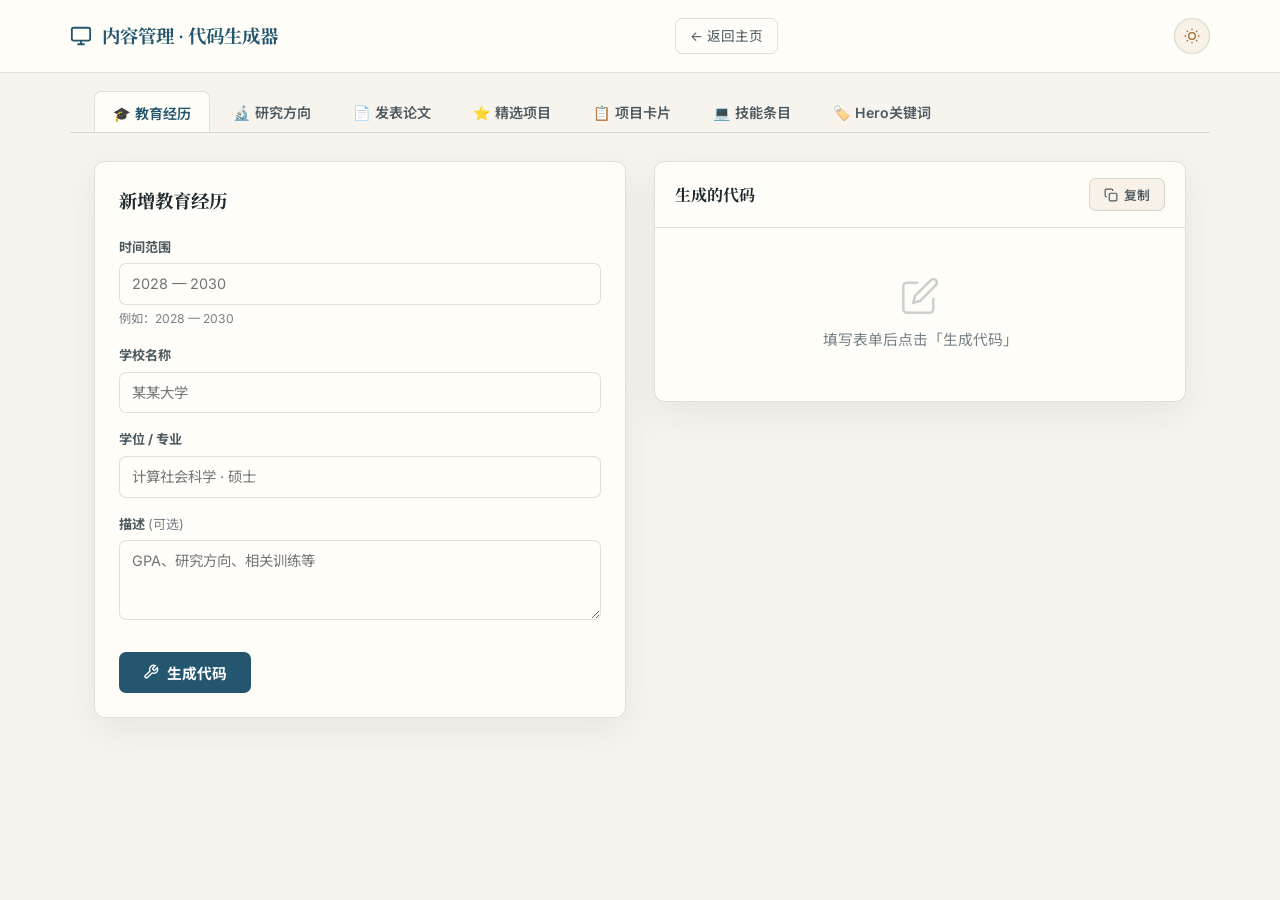
==== commit 900ce5a8: "design changed" ====
--- a/admin.html
+++ b/admin.html
@@ -116,10 +116,8 @@
     }
 
     html.theme-transition,
-    html.theme-transition *,
-    html.theme-transition *::before,
-    html.theme-transition *::after {
-      transition: background-color 300ms ease, color 200ms ease, border-color 300ms ease !important;
+    html.theme-transition body {
+      transition: background-color 200ms ease, color 180ms ease;
     }
 
     *,*::before,*::after { box-sizing: border-box; }
@@ -881,29 +879,26 @@
 
   const mq = window.matchMedia('(prefers-color-scheme: dark)');
 
+  function syncIcon() {
+    var isDark = document.documentElement.getAttribute('data-theme') === 'dark';
+    if (iconLight) iconLight.style.display = isDark ? 'none' : '';
+    if (iconDark) iconDark.style.display = isDark ? '' : 'none';
+  }
+
   function applyTheme(theme) {
     var html = document.documentElement;
+    if (html.getAttribute('data-theme') === theme) { syncIcon(); return; }
     html.classList.add('theme-transition');
     html.setAttribute('data-theme', theme);
-    setTimeout(function(){ html.classList.remove('theme-transition'); }, 320);
-    var isDark = theme === 'dark';
-    if (iconLight) iconLight.style.display = isDark ? 'none' : '';
-    if (iconDark) iconDark.style.display = isDark ? '' : 'none';
-  }
-
-  function syncTheme() {
-    var stored = localStorage.getItem('theme') || 'system';
-    if (stored === 'light') { applyTheme('light'); return; }
-    if (stored === 'dark')  { applyTheme('dark');  return; }
-    applyTheme(mq.matches ? 'dark' : 'light');
+    syncIcon();
+    setTimeout(function(){ html.classList.remove('theme-transition'); }, 220);
   }
 
   toggle.addEventListener('click', function() {
     var current = localStorage.getItem('theme') || 'system';
     var next = current === 'system' ? 'light' : current === 'light' ? 'dark' : 'system';
     localStorage.setItem('theme', next);
-    if (next === 'system') applyTheme(mq.matches ? 'dark' : 'light');
-    else applyTheme(next);
+    applyTheme(next === 'system' ? (mq.matches ? 'dark' : 'light') : next);
   });
 
   mq.addEventListener('change', function() {
@@ -912,7 +907,8 @@
     }
   });
 
-  syncTheme();
+  // On load: theme already set by inline <script>. Only sync icon.
+  syncIcon();
 })();
 
 /* ============================================
